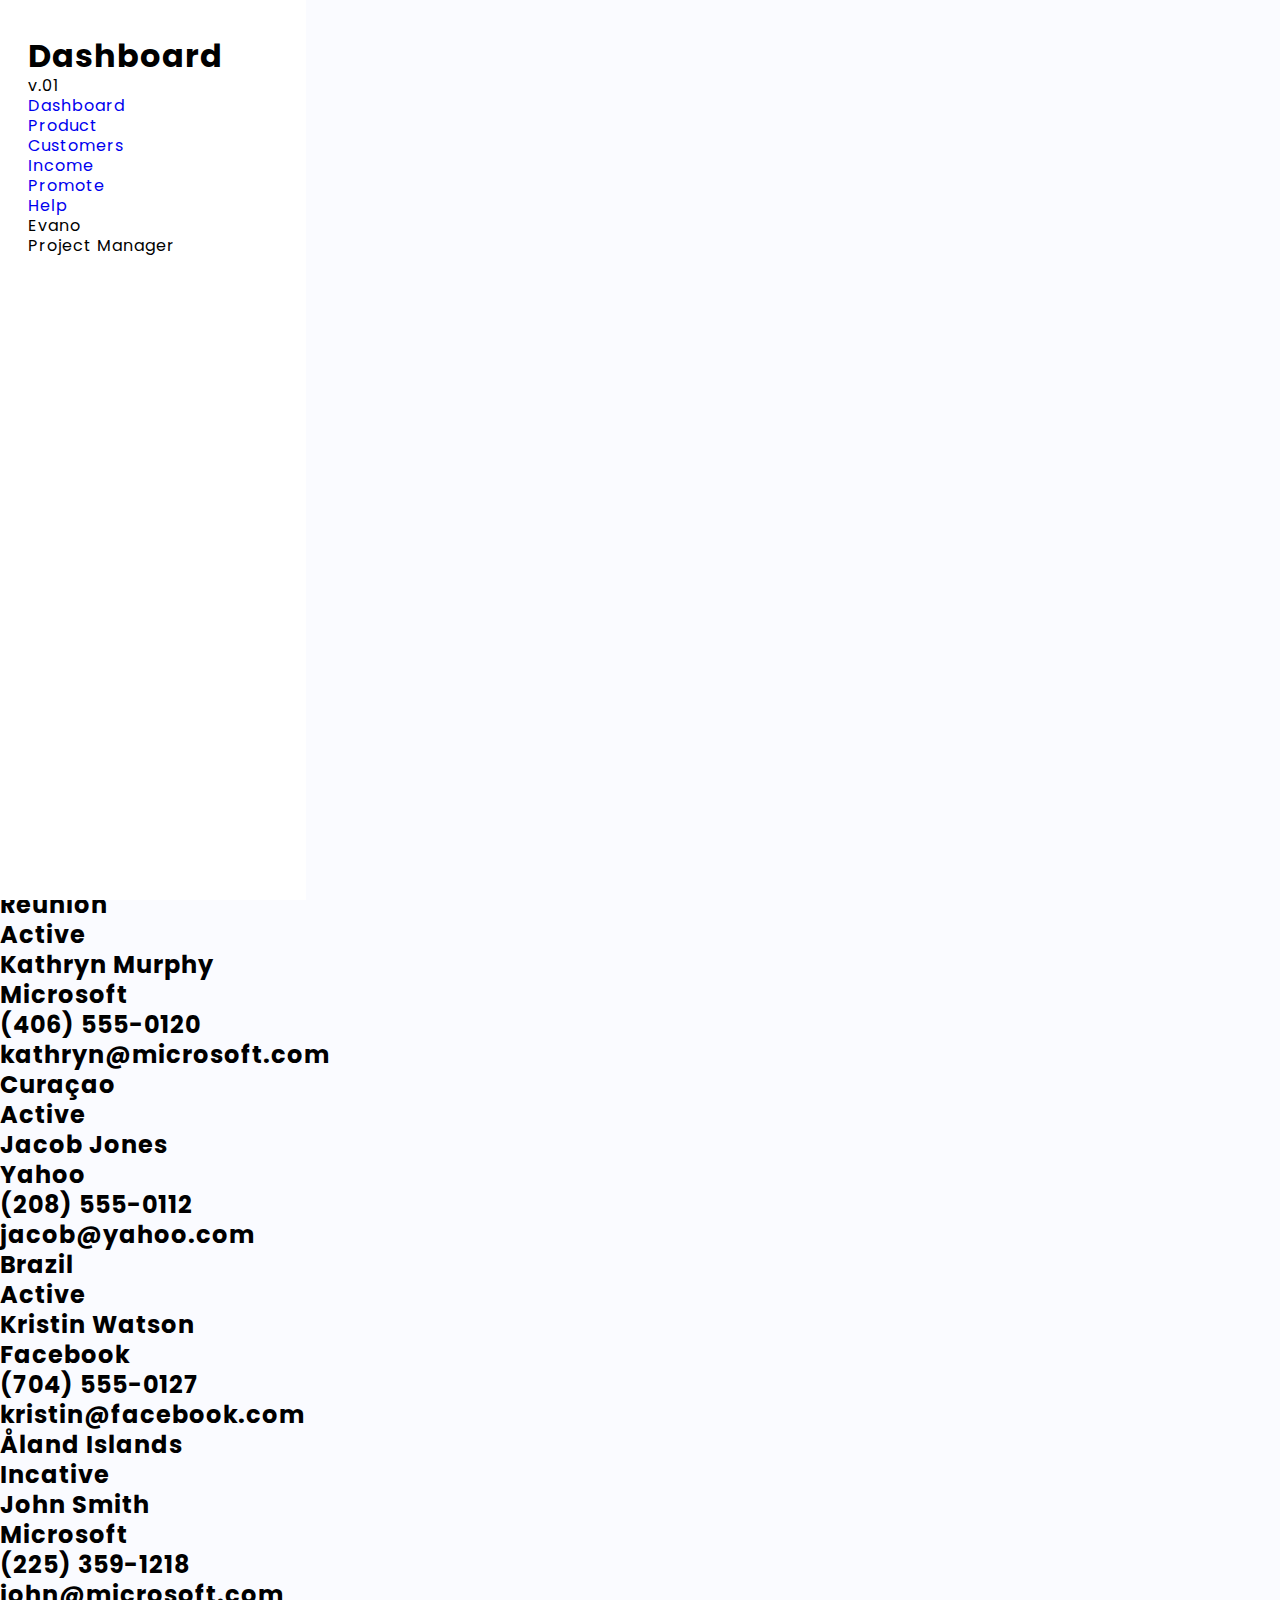
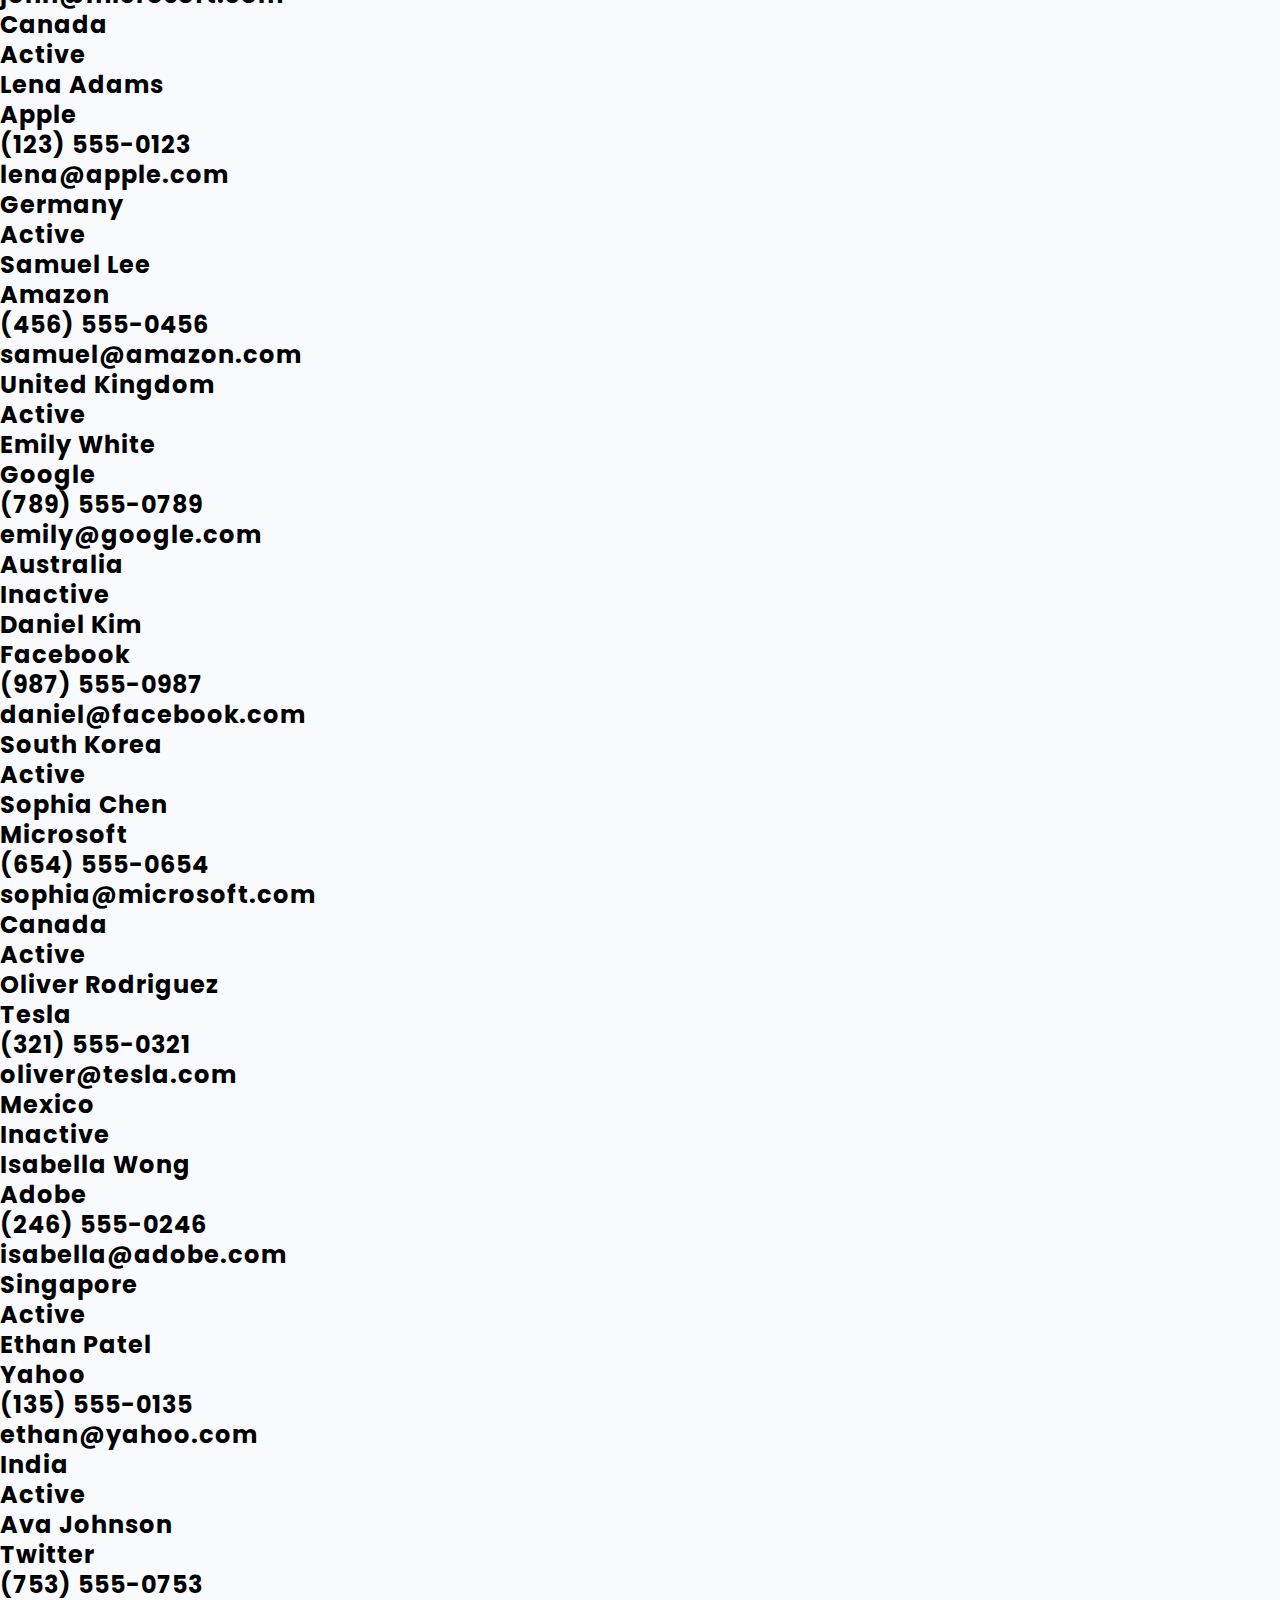
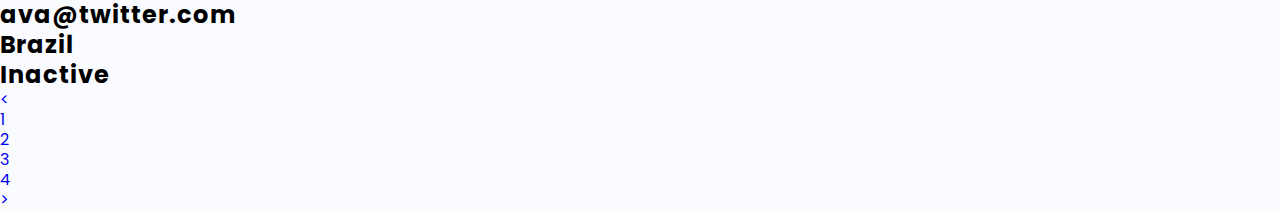
==== customers.html @ f8a840c2 "sidebar, links to pages, render of customers list and pagination are added" ====
<!DOCTYPE html >
<html lang="en">
  <head> 
    <meta charset="UTF-8"/>
    <meta name="viewport" content="width=device-width, initial-scale=1.0"/>
    <title>CRM dashboard</title>
    <link rel="preconnect" href="https://fonts.googleapis.com"/>
    <link rel="preconnect" href="https://fonts.gstatic.com" crossorigin="crossorigin"/>
    <link href="https://fonts.googleapis.com/css2?family=Poppins:ital,wght@0,100;0,200;0,300;0,400;0,500;0,600;0,700;0,800;0,900;1,100;1,200;1,300;1,400;1,500;1,600;1,700;1,800;1,900&amp;display=swap" rel="stylesheet"/>
    <link rel="stylesheet" href="https://cdnjs.cloudflare.com/ajax/libs/modern-normalize/1.1.0/modern-normalize.min.css"/>
    <link rel="stylesheet" href="../../css/style.css"/>
  </head>
  <body>
    <div class="sidebar"> 
      <h1>Dashboard </h1><span>v.01 </span>
      <nav class="navbar"> 
        <ul class="navbar__list"> 
          <li class="navbar__item"><a href="index.html">Dashboard</a></li>
          <li class="navbar__item"><a href="product.html">Product</a></li>
          <li class="navbar__item"><a href="customers.html">Customers</a></li>
          <li class="navbar__item"><a href="income.html">Income</a></li>
          <li class="navbar__item"><a href="promote.html">Promote</a></li>
          <li class="navbar__item"><a href="help.html">Help</a></li>
        </ul>
      </nav>
      <div class="account"> 
        <p class="account__title">Evano </p>
        <p class="account__subtitle">Project Manager</p>
      </div>
    </div>
    <p>Hello Evano,</p>
    <main> 
      <h2>All Customers
        <div class="customer">
          <p class="customer__name">Jane Cooper</p>
          <p class="customer__company">Microsoft</p>
          <p class="customer__phone">(225) 555-0118</p>
          <p class="customer__email">jane@microsoft.com</p>
          <p class="customer__country">United States</p>
          <p class="customer__status">Active</p>
        </div>
        <div class="customer">
          <p class="customer__name">Floyd Miles</p>
          <p class="customer__company">Yahoo</p>
          <p class="customer__phone">(205) 555-0100</p>
          <p class="customer__email">floyd@yahoo.com</p>
          <p class="customer__country">Kiribati</p>
          <p class="customer__status">Inactive</p>
        </div>
        <div class="customer">
          <p class="customer__name">Ronald Richards</p>
          <p class="customer__company">Adobe</p>
          <p class="customer__phone">(302) 555-0107</p>
          <p class="customer__email">ronald@adobe.com</p>
          <p class="customer__country">Israel</p>
          <p class="customer__status">Inactive</p>
        </div>
        <div class="customer">
          <p class="customer__name">Marvin McKinney</p>
          <p class="customer__company">Tesla</p>
          <p class="customer__phone">(252) 555-0126</p>
          <p class="customer__email">marvin@tesla.com</p>
          <p class="customer__country">Iran</p>
          <p class="customer__status">Active</p>
        </div>
        <div class="customer">
          <p class="customer__name">Jerome Bell</p>
          <p class="customer__company">Google</p>
          <p class="customer__phone">(629) 555-0129</p>
          <p class="customer__email">jerome@google.com</p>
          <p class="customer__country">Réunion</p>
          <p class="customer__status">Active</p>
        </div>
        <div class="customer">
          <p class="customer__name">Kathryn Murphy</p>
          <p class="customer__company">Microsoft</p>
          <p class="customer__phone">(406) 555-0120</p>
          <p class="customer__email">kathryn@microsoft.com</p>
          <p class="customer__country">Curaçao</p>
          <p class="customer__status">Active</p>
        </div>
        <div class="customer">
          <p class="customer__name">Jacob Jones</p>
          <p class="customer__company">Yahoo</p>
          <p class="customer__phone">(208) 555-0112</p>
          <p class="customer__email">jacob@yahoo.com</p>
          <p class="customer__country">Brazil</p>
          <p class="customer__status">Active</p>
        </div>
        <div class="customer">
          <p class="customer__name">Kristin Watson</p>
          <p class="customer__company">Facebook</p>
          <p class="customer__phone">(704) 555-0127</p>
          <p class="customer__email">kristin@facebook.com</p>
          <p class="customer__country">Åland Islands</p>
          <p class="customer__status">Incative</p>
        </div>
        <div class="customer">
          <p class="customer__name">John Smith</p>
          <p class="customer__company">Microsoft</p>
          <p class="customer__phone">(225) 359-1218</p>
          <p class="customer__email">john@microsoft.com</p>
          <p class="customer__country">Canada</p>
          <p class="customer__status">Active</p>
        </div>
        <div class="customer">
          <p class="customer__name">Lena Adams</p>
          <p class="customer__company">Apple</p>
          <p class="customer__phone">(123) 555-0123</p>
          <p class="customer__email">lena@apple.com</p>
          <p class="customer__country">Germany</p>
          <p class="customer__status">Active</p>
        </div>
        <div class="customer">
          <p class="customer__name">Samuel Lee</p>
          <p class="customer__company">Amazon</p>
          <p class="customer__phone">(456) 555-0456</p>
          <p class="customer__email">samuel@amazon.com</p>
          <p class="customer__country">United Kingdom</p>
          <p class="customer__status">Active</p>
        </div>
        <div class="customer">
          <p class="customer__name">Emily White</p>
          <p class="customer__company">Google</p>
          <p class="customer__phone">(789) 555-0789</p>
          <p class="customer__email">emily@google.com</p>
          <p class="customer__country">Australia</p>
          <p class="customer__status">Inactive</p>
        </div>
        <div class="customer">
          <p class="customer__name">Daniel Kim</p>
          <p class="customer__company">Facebook</p>
          <p class="customer__phone">(987) 555-0987</p>
          <p class="customer__email">daniel@facebook.com</p>
          <p class="customer__country">South Korea</p>
          <p class="customer__status">Active</p>
        </div>
        <div class="customer">
          <p class="customer__name">Sophia Chen</p>
          <p class="customer__company">Microsoft</p>
          <p class="customer__phone">(654) 555-0654</p>
          <p class="customer__email">sophia@microsoft.com</p>
          <p class="customer__country">Canada</p>
          <p class="customer__status">Active</p>
        </div>
        <div class="customer">
          <p class="customer__name">Oliver Rodriguez</p>
          <p class="customer__company">Tesla</p>
          <p class="customer__phone">(321) 555-0321</p>
          <p class="customer__email">oliver@tesla.com</p>
          <p class="customer__country">Mexico</p>
          <p class="customer__status">Inactive</p>
        </div>
        <div class="customer">
          <p class="customer__name">Isabella Wong</p>
          <p class="customer__company">Adobe</p>
          <p class="customer__phone">(246) 555-0246</p>
          <p class="customer__email">isabella@adobe.com</p>
          <p class="customer__country">Singapore</p>
          <p class="customer__status">Active</p>
        </div>
        <div class="customer">
          <p class="customer__name">Ethan Patel</p>
          <p class="customer__company">Yahoo</p>
          <p class="customer__phone">(135) 555-0135</p>
          <p class="customer__email">ethan@yahoo.com</p>
          <p class="customer__country">India</p>
          <p class="customer__status">Active</p>
        </div>
        <div class="customer">
          <p class="customer__name">Ava Johnson</p>
          <p class="customer__company">Twitter</p>
          <p class="customer__phone">(753) 555-0753</p>
          <p class="customer__email">ava@twitter.com</p>
          <p class="customer__country">Brazil</p>
          <p class="customer__status">Inactive</p>
        </div>
      </h2>
    </main>
    <div class="pagination">
      <ul>
        <li class="pagination__item"><a href="#">&lt;</a></li>
        <li class="pagination__item"><a href="#">1</a></li>
        <li class="pagination__item"><a href="#">2</a></li>
        <li class="pagination__item"><a href="#">3</a></li>
        <li class="pagination__item"><a href="#">4</a></li>
        <li class="pagination__item"><a href="#">&gt;</a></li>
      </ul>
    </div>
  </body>
</html>
---- css/style.css ----
:root {
    --bg-color: #FAFBFF;
    --secondary-bg-color: #fff;
    --title-color: #000;
    --text_color: #292D32;
    --nav-color: #9197B3;
    --add-text-color: #B5B7C0;
    --active-color: #008767;
    --inactive-color: #DF0404;
}

* {
  box-sizing: border-box;
}

body {
    margin: 0;
    background-color: var(--bg-color);
    font-family: 'Poppins', sans-serif;
    font-weight: 400;
    line-height: 1.25;
    letter-spacing: 1px;

    @media screen and (max-width: 480px) {
      max-width: 480px;
    }
    @media screen and (min-width: 768px) {
      max-width: 768px;
    }

    @media screen and (min-width: 1440px) {
      max-width: 1440px;
    }
  }

ul, 
li {
  list-style: none;  
  padding: 0;
  margin: 0;
}

a {
  text-decoration: none;
}

img {
    display: block;
    max-width: 100%;
    height: auto;
}

h1,
h2,
h3,
p {
    margin: 0;
    padding: 0;
  }

  .sidebar {
    position: fixed;
    top: 0;
    left: 0;
    height: 100vh;
    width: 306px;
    background-color: var(--secondary-bg-color);
    padding: 36px 28px 76px 28px;

  }
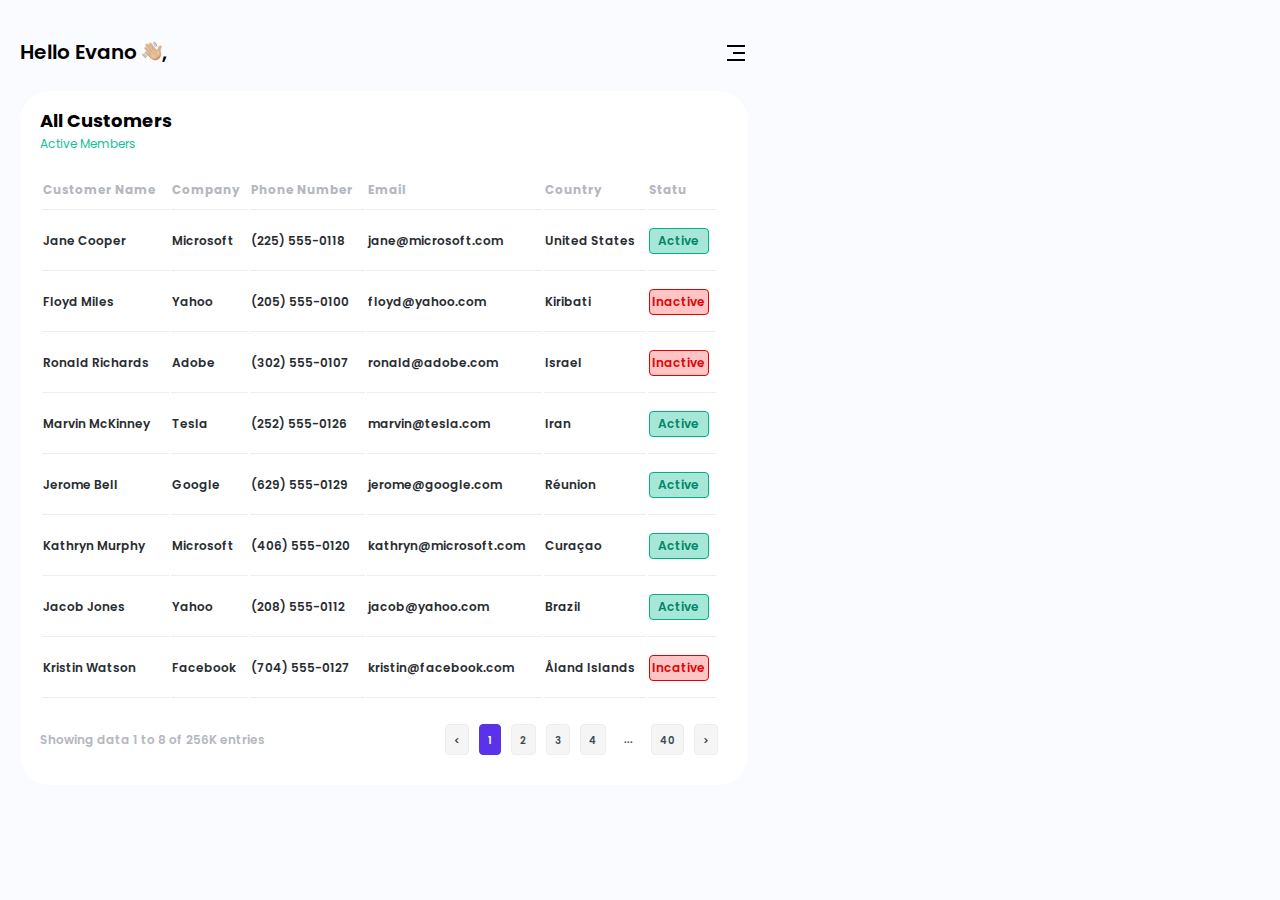
==== commit 2c130d1d: "logic and styling for all devices are done" ====
--- a/customers.html
+++ b/customers.html
@@ -9,183 +9,202 @@
     <link href="https://fonts.googleapis.com/css2?family=Poppins:ital,wght@0,100;0,200;0,300;0,400;0,500;0,600;0,700;0,800;0,900;1,100;1,200;1,300;1,400;1,500;1,600;1,700;1,800;1,900&amp;display=swap" rel="stylesheet"/>
     <link rel="stylesheet" href="https://cdnjs.cloudflare.com/ajax/libs/modern-normalize/1.1.0/modern-normalize.min.css"/>
     <link rel="stylesheet" href="../../css/style.css"/>
+    <script src="../../js/activeLinks.js"></script>
+    <script src="../../js/status.js"></script>
+    <script src="../../js/mobileMenu.js"></script>
   </head>
   <body>
-    <div class="sidebar"> 
-      <h1>Dashboard </h1><span>v.01 </span>
-      <nav class="navbar"> 
-        <ul class="navbar__list"> 
-          <li class="navbar__item"><a href="index.html">Dashboard</a></li>
-          <li class="navbar__item"><a href="product.html">Product</a></li>
-          <li class="navbar__item"><a href="customers.html">Customers</a></li>
-          <li class="navbar__item"><a href="income.html">Income</a></li>
-          <li class="navbar__item"><a href="promote.html">Promote</a></li>
-          <li class="navbar__item"><a href="help.html">Help</a></li>
-        </ul>
-      </nav>
-      <div class="account"> 
-        <p class="account__title">Evano </p>
-        <p class="account__subtitle">Project Manager</p>
+    <aside class="sidebar"> 
+      <div>
+        <header class="header">
+          <svg class="header__icon" aria-label="dashboard logo">
+            <use href="../images/sprite.svg#icon-logo"></use>
+          </svg>
+          <h1 class="header__title">Dashboard <span class="header__span">v.01 </span></h1>
+        </header>
+        <nav class="navbar"> 
+          <ul class="navbar__list"> 
+            <li class="navbar__item" id="dashboard-link"><a class="navbar__link" href="index.html" aria-label="link to dashboard page"> 
+                <div class="navbar__wrapper">
+                  <svg class="navbar__icon" style="fill:none;" aria-label="dashboard icon">
+                    <use href="../images/sprite.svg#icon-dashboard"></use>
+                  </svg><span class="navbar__text">Dashboard  </span>
+                </div></a></li>
+            <li class="navbar__item" id="product-link"><a class="navbar__link" href="product.html" aria-label="link to product page">
+                <div class="navbar__wrapper">
+                  <svg class="navbar__icon" style="stroke:none;" aria-label="product icon">
+                    <use href="../images/sprite.svg#icon-product"></use>
+                  </svg><span class="navbar__text">Product</span>
+                </div>
+                <svg class="navbar__icon" style="fill:none;width:16px;height:16px;" aria-label="arrow icon">
+                  <use href="../images/sprite.svg#icon-arrow-right"></use>
+                </svg></a></li>
+            <li class="navbar__item" id="customer-link"><a class="navbar__link" href="customers.html" aria-label="link to customers page">
+                <div class="navbar__wrapper">
+                  <svg class="navbar__icon" style="fill:none;" aria-label="customer icon">
+                    <use href="../images/sprite.svg#icon-customer"></use>
+                  </svg><span class="navbar__text">Customers</span>
+                </div>
+                <svg class="navbar__icon" style="fill:none;width:16px;height:16px;" aria-label="arrow icon">
+                  <use href="../images/sprite.svg#icon-arrow-right"></use>
+                </svg></a></li>
+            <li class="navbar__item" id="income-link"><a class="navbar__link" href="income.html" aria-label="link to income page">
+                <div class="navbar__wrapper">
+                  <svg class="navbar__icon" style="fill:none;" aria-label="income icon">
+                    <use href="../images/sprite.svg#icon-income"></use>
+                  </svg><span class="navbar__text">Income</span>
+                </div>
+                <svg class="navbar__icon" style="fill:none;width:16px;height:16px;" aria-label="arrow icon">
+                  <use href="../images/sprite.svg#icon-arrow-right"></use>
+                </svg></a></li>
+            <li class="navbar__item" id="promote-link"><a class="navbar__link" href="promote.html" aria-label="link to promote page">
+                <div class="navbar__wrapper">
+                  <svg class="navbar__icon" style="stroke:none;" aria-label="promote icon">
+                    <use href="../images/sprite.svg#icon-promote"></use>
+                  </svg><span class="navbar__text">Promote</span>
+                </div>
+                <svg class="navbar__icon" style="fill:none;width:16px;height:16px;" aria-label="arrow icon">
+                  <use href="../images/sprite.svg#icon-arrow-right"></use>
+                </svg></a></li>
+            <li class="navbar__item" id="help-link"><a class="navbar__link" href="help.html" aria-label="link to help page">
+                <div class="navbar__wrapper">
+                  <svg class="navbar__icon" style="stroke:none;" aria-label="help icon">
+                    <use href="../images/sprite.svg#icon-help"></use>
+                  </svg><span class="navbar__text">Help </span>
+                </div>
+                <svg class="navbar__icon" style="fill:none;width:16px;height:16px;" aria-label="arrow icon">
+                  <use href="../images/sprite.svg#icon-arrow-right"></use>
+                </svg></a></li>
+          </ul>
+        </nav>
+      </div>
+      <div class="account"><img class="accout__img" src="../images/img.webp"/>
+        <div class="account__info"> 
+          <p class="account__title">Evano </p>
+          <p class="account__subtitle">Project Manager</p>
+        </div>
+      </div>
+    </aside>
+    <div class="container"> 
+      <div class="container__wrapper">
+        <p class="container__text">Hello Evano</p><img class="container__image" src="../images/hand.webp"/><span class="container__text">,</span>
+      </div>
+      <button class="menu-toggle js-open-menu" type="button" aria-expanded="false" aria-controls="mobile-menu" aria-label="open mobile menu button">
+        <svg class="container__icon" aria-label="burger button icon">
+          <use href="../images/sprite.svg#icon-burger"></use>
+        </svg>
+      </button>
+      <div class="menu-container js-menu-container" id="mobile-menu">
+        <button class="menu-toggle js-close-menu" type="button" aria-expanded="false" aria-controls="mobile-menu" aria-label="close mobile menu button">
+          <svg class="container__icon" aria-label="burger button icon">
+            <use href="../images/sprite.svg#icon-close"></use>
+          </svg>
+        </button>
+        <nav class="menu-nav js-mobile-menu">
+          <ul> 
+            <li> <a href="index.html">Dashboard</a></li>
+            <li> <a href="product.html">Product</a></li>
+            <li> <a href="customers.html">Customers</a></li>
+          </ul>
+        </nav>
       </div>
     </div>
-    <p>Hello Evano,</p>
     <main> 
-      <h2>All Customers
-        <div class="customer">
-          <p class="customer__name">Jane Cooper</p>
-          <p class="customer__company">Microsoft</p>
-          <p class="customer__phone">(225) 555-0118</p>
-          <p class="customer__email">jane@microsoft.com</p>
-          <p class="customer__country">United States</p>
-          <p class="customer__status">Active</p>
+      <section class="customers">
+        <h2>All Customers</h2>
+        <p class="customers__text">Active Members</p>
+        <table class="table">
+          <thead>
+            <tr class="table__headrow">
+              <th class="table__head">Customer Name</th>
+              <th class="table__head">Company</th>
+              <th class="table__head">Phone Number</th>
+              <th class="table__head">Email</th>
+              <th class="table__head">Country</th>
+              <th class="table__head">Statu</th>
+            </tr>
+          </thead>
+          <tbody>
+            <tr class="table__row">
+              <td class="table__data">Jane Cooper</td>
+              <td class="table__data">Microsoft</td>
+              <td class="table__data">(225) 555-0118</td>
+              <td class="table__data">jane@microsoft.com</td>
+              <td class="table__data">United States</td>
+              <td class="table__data"><span class="table__status active">Active</span></td>
+            </tr>
+            <tr class="table__row">
+              <td class="table__data">Floyd Miles</td>
+              <td class="table__data">Yahoo</td>
+              <td class="table__data">(205) 555-0100</td>
+              <td class="table__data">floyd@yahoo.com</td>
+              <td class="table__data">Kiribati</td>
+              <td class="table__data"><span class="table__status active">Inactive</span></td>
+            </tr>
+            <tr class="table__row">
+              <td class="table__data">Ronald Richards</td>
+              <td class="table__data">Adobe</td>
+              <td class="table__data">(302) 555-0107</td>
+              <td class="table__data">ronald@adobe.com</td>
+              <td class="table__data">Israel</td>
+              <td class="table__data"><span class="table__status active">Inactive</span></td>
+            </tr>
+            <tr class="table__row">
+              <td class="table__data">Marvin McKinney</td>
+              <td class="table__data">Tesla</td>
+              <td class="table__data">(252) 555-0126</td>
+              <td class="table__data">marvin@tesla.com</td>
+              <td class="table__data">Iran</td>
+              <td class="table__data"><span class="table__status active">Active</span></td>
+            </tr>
+            <tr class="table__row">
+              <td class="table__data">Jerome Bell</td>
+              <td class="table__data">Google</td>
+              <td class="table__data">(629) 555-0129</td>
+              <td class="table__data">jerome@google.com</td>
+              <td class="table__data">Réunion</td>
+              <td class="table__data"><span class="table__status active">Active</span></td>
+            </tr>
+            <tr class="table__row">
+              <td class="table__data">Kathryn Murphy</td>
+              <td class="table__data">Microsoft</td>
+              <td class="table__data">(406) 555-0120</td>
+              <td class="table__data">kathryn@microsoft.com</td>
+              <td class="table__data">Curaçao</td>
+              <td class="table__data"><span class="table__status active">Active</span></td>
+            </tr>
+            <tr class="table__row">
+              <td class="table__data">Jacob Jones</td>
+              <td class="table__data">Yahoo</td>
+              <td class="table__data">(208) 555-0112</td>
+              <td class="table__data">jacob@yahoo.com</td>
+              <td class="table__data">Brazil</td>
+              <td class="table__data"><span class="table__status active">Active</span></td>
+            </tr>
+            <tr class="table__row">
+              <td class="table__data">Kristin Watson</td>
+              <td class="table__data">Facebook</td>
+              <td class="table__data">(704) 555-0127</td>
+              <td class="table__data">kristin@facebook.com</td>
+              <td class="table__data">Åland Islands</td>
+              <td class="table__data"><span class="table__status active">Incative</span></td>
+            </tr>
+          </tbody>
+        </table>
+        <div class="pagination"> 
+          <p class="pagination__text">Showing data 1 to 8 of  256K entries</p>
+          <ul class="pagination__wrapper">
+            <li class="pagination__item"><a class="pagination__link" href="#">&lt;</a></li>
+            <li class="pagination__item"><a class="pagination__link" href="#">1</a></li>
+            <li class="pagination__item"><a class="pagination__link" href="#">2</a></li>
+            <li class="pagination__item"><a class="pagination__link" href="#">3</a></li>
+            <li class="pagination__item"><a class="pagination__link" href="#">4</a></li>
+            <li class="pagination__item"><a class="pagination__link" href="#">...</a></li>
+            <li class="pagination__item"><a class="pagination__link" href="#">40</a></li>
+            <li class="pagination__item"><a class="pagination__link" href="#">&gt;</a></li>
+          </ul>
         </div>
-        <div class="customer">
-          <p class="customer__name">Floyd Miles</p>
-          <p class="customer__company">Yahoo</p>
-          <p class="customer__phone">(205) 555-0100</p>
-          <p class="customer__email">floyd@yahoo.com</p>
-          <p class="customer__country">Kiribati</p>
-          <p class="customer__status">Inactive</p>
-        </div>
-        <div class="customer">
-          <p class="customer__name">Ronald Richards</p>
-          <p class="customer__company">Adobe</p>
-          <p class="customer__phone">(302) 555-0107</p>
-          <p class="customer__email">ronald@adobe.com</p>
-          <p class="customer__country">Israel</p>
-          <p class="customer__status">Inactive</p>
-        </div>
-        <div class="customer">
-          <p class="customer__name">Marvin McKinney</p>
-          <p class="customer__company">Tesla</p>
-          <p class="customer__phone">(252) 555-0126</p>
-          <p class="customer__email">marvin@tesla.com</p>
-          <p class="customer__country">Iran</p>
-          <p class="customer__status">Active</p>
-        </div>
-        <div class="customer">
-          <p class="customer__name">Jerome Bell</p>
-          <p class="customer__company">Google</p>
-          <p class="customer__phone">(629) 555-0129</p>
-          <p class="customer__email">jerome@google.com</p>
-          <p class="customer__country">Réunion</p>
-          <p class="customer__status">Active</p>
-        </div>
-        <div class="customer">
-          <p class="customer__name">Kathryn Murphy</p>
-          <p class="customer__company">Microsoft</p>
-          <p class="customer__phone">(406) 555-0120</p>
-          <p class="customer__email">kathryn@microsoft.com</p>
-          <p class="customer__country">Curaçao</p>
-          <p class="customer__status">Active</p>
-        </div>
-        <div class="customer">
-          <p class="customer__name">Jacob Jones</p>
-          <p class="customer__company">Yahoo</p>
-          <p class="customer__phone">(208) 555-0112</p>
-          <p class="customer__email">jacob@yahoo.com</p>
-          <p class="customer__country">Brazil</p>
-          <p class="customer__status">Active</p>
-        </div>
-        <div class="customer">
-          <p class="customer__name">Kristin Watson</p>
-          <p class="customer__company">Facebook</p>
-          <p class="customer__phone">(704) 555-0127</p>
-          <p class="customer__email">kristin@facebook.com</p>
-          <p class="customer__country">Åland Islands</p>
-          <p class="customer__status">Incative</p>
-        </div>
-        <div class="customer">
-          <p class="customer__name">John Smith</p>
-          <p class="customer__company">Microsoft</p>
-          <p class="customer__phone">(225) 359-1218</p>
-          <p class="customer__email">john@microsoft.com</p>
-          <p class="customer__country">Canada</p>
-          <p class="customer__status">Active</p>
-        </div>
-        <div class="customer">
-          <p class="customer__name">Lena Adams</p>
-          <p class="customer__company">Apple</p>
-          <p class="customer__phone">(123) 555-0123</p>
-          <p class="customer__email">lena@apple.com</p>
-          <p class="customer__country">Germany</p>
-          <p class="customer__status">Active</p>
-        </div>
-        <div class="customer">
-          <p class="customer__name">Samuel Lee</p>
-          <p class="customer__company">Amazon</p>
-          <p class="customer__phone">(456) 555-0456</p>
-          <p class="customer__email">samuel@amazon.com</p>
-          <p class="customer__country">United Kingdom</p>
-          <p class="customer__status">Active</p>
-        </div>
-        <div class="customer">
-          <p class="customer__name">Emily White</p>
-          <p class="customer__company">Google</p>
-          <p class="customer__phone">(789) 555-0789</p>
-          <p class="customer__email">emily@google.com</p>
-          <p class="customer__country">Australia</p>
-          <p class="customer__status">Inactive</p>
-        </div>
-        <div class="customer">
-          <p class="customer__name">Daniel Kim</p>
-          <p class="customer__company">Facebook</p>
-          <p class="customer__phone">(987) 555-0987</p>
-          <p class="customer__email">daniel@facebook.com</p>
-          <p class="customer__country">South Korea</p>
-          <p class="customer__status">Active</p>
-        </div>
-        <div class="customer">
-          <p class="customer__name">Sophia Chen</p>
-          <p class="customer__company">Microsoft</p>
-          <p class="customer__phone">(654) 555-0654</p>
-          <p class="customer__email">sophia@microsoft.com</p>
-          <p class="customer__country">Canada</p>
-          <p class="customer__status">Active</p>
-        </div>
-        <div class="customer">
-          <p class="customer__name">Oliver Rodriguez</p>
-          <p class="customer__company">Tesla</p>
-          <p class="customer__phone">(321) 555-0321</p>
-          <p class="customer__email">oliver@tesla.com</p>
-          <p class="customer__country">Mexico</p>
-          <p class="customer__status">Inactive</p>
-        </div>
-        <div class="customer">
-          <p class="customer__name">Isabella Wong</p>
-          <p class="customer__company">Adobe</p>
-          <p class="customer__phone">(246) 555-0246</p>
-          <p class="customer__email">isabella@adobe.com</p>
-          <p class="customer__country">Singapore</p>
-          <p class="customer__status">Active</p>
-        </div>
-        <div class="customer">
-          <p class="customer__name">Ethan Patel</p>
-          <p class="customer__company">Yahoo</p>
-          <p class="customer__phone">(135) 555-0135</p>
-          <p class="customer__email">ethan@yahoo.com</p>
-          <p class="customer__country">India</p>
-          <p class="customer__status">Active</p>
-        </div>
-        <div class="customer">
-          <p class="customer__name">Ava Johnson</p>
-          <p class="customer__company">Twitter</p>
-          <p class="customer__phone">(753) 555-0753</p>
-          <p class="customer__email">ava@twitter.com</p>
-          <p class="customer__country">Brazil</p>
-          <p class="customer__status">Inactive</p>
-        </div>
-      </h2>
+      </section>
     </main>
-    <div class="pagination">
-      <ul>
-        <li class="pagination__item"><a href="#">&lt;</a></li>
-        <li class="pagination__item"><a href="#">1</a></li>
-        <li class="pagination__item"><a href="#">2</a></li>
-        <li class="pagination__item"><a href="#">3</a></li>
-        <li class="pagination__item"><a href="#">4</a></li>
-        <li class="pagination__item"><a href="#">&gt;</a></li>
-      </ul>
-    </div>
   </body>
 </html>--- a/css/style.css
+++ b/css/style.css
@@ -7,6 +7,7 @@
     --add-text-color: #B5B7C0;
     --active-color: #008767;
     --inactive-color: #DF0404;
+    --active-bg-color: #5932EA;
 }
 
 * {
@@ -17,9 +18,9 @@
     margin: 0;
     background-color: var(--bg-color);
     font-family: 'Poppins', sans-serif;
-    font-weight: 400;
-    line-height: 1.25;
-    letter-spacing: 1px;
+    font-weight: 600;
+    letter-spacing: -1%;
+    position: relato
 
     @media screen and (max-width: 480px) {
       max-width: 480px;
@@ -59,12 +60,469 @@
   }
 
   .sidebar {
-    position: fixed;
-    top: 0;
-    left: 0;
-    height: 100vh;
-    width: 306px;
-    background-color: var(--secondary-bg-color);
-    padding: 36px 28px 76px 28px;
-
-  }+    display: none;
+
+    @media screen and (min-width: 1440px) {
+      position: fixed;
+      top: 0;
+      left: 0;
+      bottom: 0;
+      width: 306px;
+      background-color: var(--secondary-bg-color);
+      padding: 36px 28px 76px 28px;
+      display: flex;
+      flex-direction: column;
+      justify-content: space-between;
+    }
+   
+  }
+
+  .header {
+    display: flex;
+    align-items: center;
+    margin-bottom: 64px;
+  }
+
+.header__title {
+    font-weight: 700;
+    font-size: 26px;
+    letter-spacing: 1%;
+    color: var(--title-color);
+}
+
+.header__span {
+  font-weight: 600;
+  font-size: 10px;
+  color: #838383;
+}
+
+.header__icon {
+  width: 37px;
+  height: 37px;
+  margin-right: 8px;
+}
+
+.navbar__list {
+  display: flex;
+  flex-direction: column;
+  gap: 18px;
+}
+
+.navbar__item {
+  padding: 11px 8px 11px 11px;
+  border-radius: 8px;
+}
+
+.navbar__item:hover {
+  background-color: var(--active-color);
+}
+
+.navbar__item:hover .navbar__icon {
+  stroke: var(--secondary-bg-color); 
+  fill: var(--secondary-bg-color);
+}
+
+.navbar__item:hover .navbar__text  {
+  color: var(--secondary-bg-color); 
+}
+
+.navbar__item.current {
+  background-color: var(--active-bg-color);
+}
+
+.navbar__item.current .navbar__icon {
+  stroke: var(--secondary-bg-color); 
+  fill: var(--secondary-bg-color);
+}
+
+.navbar__item.current .navbar__text {
+  color: var(--secondary-bg-color); 
+}
+
+
+
+.navbar__link {
+  display: flex;
+  align-items: center;
+  justify-content: space-between;
+}
+
+.navbar__wrapper {
+  display: flex;
+  align-items: center;
+  gap: 14px;
+}
+
+.navbar__icon {
+  width: 24px;
+  height: 24px;
+  stroke: var(--nav-color); 
+  fill: var(--nav-color);
+}
+
+.navbar__text {
+  font-size: 14px;
+  color: var(--nav-color);
+}
+
+.account {
+  display: flex;
+  align-items: center;
+  gap: 12px;
+}
+
+.accout__img {
+  width: 42px;
+  height: 42px;
+}
+
+.account__title {
+  font-size: 14px;
+  letter-spacing: 1%;
+  color: var(--title-color);
+}
+
+.account__subtitle {
+  font-weight: 400;
+  font-size: 12px;
+  letter-spacing: 1%;
+  color: #757575;
+}
+
+main {
+  margin-left: auto;
+  margin-right: auto;
+  padding-left: 20px;
+  padding-right: 20px;
+
+@media screen and (min-width: 1440px) {
+  margin-left: 377px;
+  margin-right: 95px;
+  padding: 0;
+}
+}
+
+.container {
+  margin-left: auto;
+  margin-right: auto;
+  padding-top: 41px;
+  padding-left: 20px;
+  padding-right: 20px;
+  display: flex;
+  margin-bottom: 26px;
+  justify-content: space-between;
+
+  @media screen and (min-width: 1440px) {
+    margin-left: 377px;
+    margin-bottom: 51px;
+  }
+}
+
+.container__wrapper {
+  display: flex;
+  align-items: start;
+}
+
+.container__text {
+  font-size: 18px;
+  color: var(--title-color);
+  letter-spacing: 0;
+
+  @media screen and (min-width: 768px) {
+    font-size: 20px;
+  }
+  
+  @media screen and (min-width: 1440px) {
+    font-size: 24px;
+  }
+}
+
+.container__image {
+    width: 18px;
+    height: 18px;
+    margin-left: 5px;
+
+  @media screen and (min-width: 768px) {
+    width: 20px;
+    height: 20px;
+  }
+  
+  @media screen and (min-width: 1440px) {
+    width: 24px;
+    height: 24px;
+  }
+}
+
+section {
+  background-color: var( --secondary-bg-color);
+  border-radius: 30px;
+  padding: 20px 18px;
+  width: 100%;
+
+  @media screen and (min-width: 768px) {
+    padding: 20px 30px 30px 20px;
+  }
+
+  @media screen and (min-width: 1440px) {
+    padding: 30px 40px 40px 38px;
+  }
+} 
+
+h2 {
+  font-weight: 700;
+  font-size: 16px;
+  color: var(--title-color);
+  margin-bottom: 5px;
+
+  @media screen and (min-width: 768px) {
+    font-size: 18px;
+  }
+  
+  @media screen and (min-width: 1440px) {
+    font-size: 22px;
+    margin-bottom: 7px;
+  }
+}
+
+.customers__text {
+  font-weight: 400;
+  font-size: 10px;
+  color: #16C098;
+  margin-bottom: 20px;
+
+  @media screen and (min-width: 768px) {
+    font-size: 12px;
+    margin-bottom: 30px;
+  }
+  
+  @media screen and (min-width: 1440px) {
+    font-size: 14px;
+    margin-bottom: 40px;
+  }
+}
+
+.table {
+  width: 100%;
+  margin-bottom: 18px;
+
+  @media screen and (min-width: 768px) {
+    margin-bottom: 24px;
+  }
+  
+  @media screen and (min-width: 1440px) {
+    margin-bottom: 30px;
+  }
+}
+
+.table__head {
+  font-size: 8px;
+  color: var(--add-text-color);
+  text-align: left; 
+  border-bottom: 1px solid #EEEEEE;
+  padding-bottom: 10px;
+
+  @media screen and (min-width: 768px) {
+    font-size: 12px;
+    padding-bottom: 12px;
+  }
+  
+  @media screen and (min-width: 1440px) {
+    font-size: 14px;
+    padding-bottom: 14px;
+  }
+}
+
+
+.table__data {
+  font-size: 8px;
+  color: var(--text_color);
+  border-bottom: 1px solid #EEEEEE;
+  padding-top: 12px;
+  padding-bottom: 12px;
+
+  @media screen and (min-width: 768px) {
+    font-size: 12px;
+    padding-top: 16px;
+    padding-bottom: 16px;
+  }
+  
+  @media screen and (min-width: 1440px) {
+    font-size: 14px;
+    padding-top: 20px;
+    padding-bottom: 20px;
+  }
+
+}
+
+.table__status {
+  display: flex;
+  justify-content: center;
+  align-items: center;
+  font-size: 8px;
+  color: var(--active-color);
+  border-bottom: 1px solid #EEEEEE;
+  width: 46px;
+  height: 20px;
+  background-color: rgb(22 192 152 / .38);
+  border-radius: 4px;
+  border: 1px solid #00B087;
+
+  @media screen and (min-width: 768px) {
+    width: 60px;
+    height: 26px;
+    font-size: 12px;
+  }
+  
+  @media screen and (min-width: 1440px) {
+    width: 80px;
+    height: 29px;
+    font-size: 14px;
+  }
+}
+
+.table__status.active{
+  background-color: #FFC5C5;
+  color: var(--inactive-color);
+  border: 1px solid #DF0404;
+}
+
+.pagination {
+  display: flex;
+  flex-direction: column;
+
+  @media screen and (min-width: 768px) {
+    flex-direction: row;
+    justify-content: space-between;
+    align-items: center;
+  }
+}
+
+.pagination__text {
+  font-size: 10px;
+  color: var(--add-text-color);
+  margin-bottom: 16px;
+
+  @media screen and (min-width: 768px) {
+    font-size: 12px;
+    margin-bottom: 0;
+  }
+  
+  @media screen and (min-width: 1440px) {
+    font-size: 14px;
+  }
+}
+
+.pagination__wrapper {
+  display: flex;
+  gap: 8px;
+  justify-content: end;
+
+  @media screen and (min-width: 768px) {
+    gap: 10px;
+  }
+  
+  @media screen and (min-width: 1440px) {
+    gap: 12px;
+  }
+}
+
+.pagination__item {
+  padding: 4px 7px;
+  background-color: #F5F5F5;
+  border-radius: 4px;
+  border: 1px solid #EEEEEE;
+
+  @media screen and (min-width: 768px) {
+    padding: 5px 8px;
+  }
+  
+  @media screen and (min-width: 1440px) {
+    padding: 6px 9px;
+  }
+}
+
+.pagination__item:nth-child(6) {
+  background-color: transparent;
+  border: none;
+}
+
+
+.pagination__item:nth-child(2) {
+  background-color: var(--active-bg-color);
+  border: 1px solid var(--active-bg-color);
+}
+
+.pagination__link {
+  font-size: 8px;
+  color: #404B52;
+
+  @media screen and (min-width: 768px) {
+    font-size: 10px;
+  }
+  
+  @media screen and (min-width: 1440px) {
+    font-size: 12px;
+  }
+}
+
+.pagination__item:nth-child(2) .pagination__link {
+  color: var(--secondary-bg-color);
+}
+
+.menu-toggle {
+  display: flex;
+  margin: 0;
+  padding: 0;
+  border: none;
+  background-color: transparent;
+  cursor: pointer;
+  outline: none;
+
+  @media screen and (min-width: 1440px) {
+    display: none;
+  }
+}
+
+.container__icon {
+  width: 24px;
+  height: 24px;
+  display: block;
+}
+
+.menu-container {
+  position: fixed;
+  display: flex;
+  flex-direction: column;
+  top: 0;
+  left: 0;
+  width: 100vw;
+  height: 100vh;
+  background-color: #f00;
+  z-index: 10;
+
+  transform: translateX(100%);
+
+  &.is-open {
+      transform: translateX(0);
+      transition: 250ms cubic-bezier(0.4, 0, 0.2, 1);
+    }
+
+    & .menu-toggle {
+      position: absolute;
+      top: 16px;
+      right: 16px;
+      stroke: #000;
+    }
+}
+
+.menu-nav {
+  display: flex;
+  flex-direction: column;
+  gap: 26px;
+  justify-content: center;
+  align-items: center;
+  position: absolute;
+  top: 30%;
+  left: 20%;
+  right: 20%;
+}